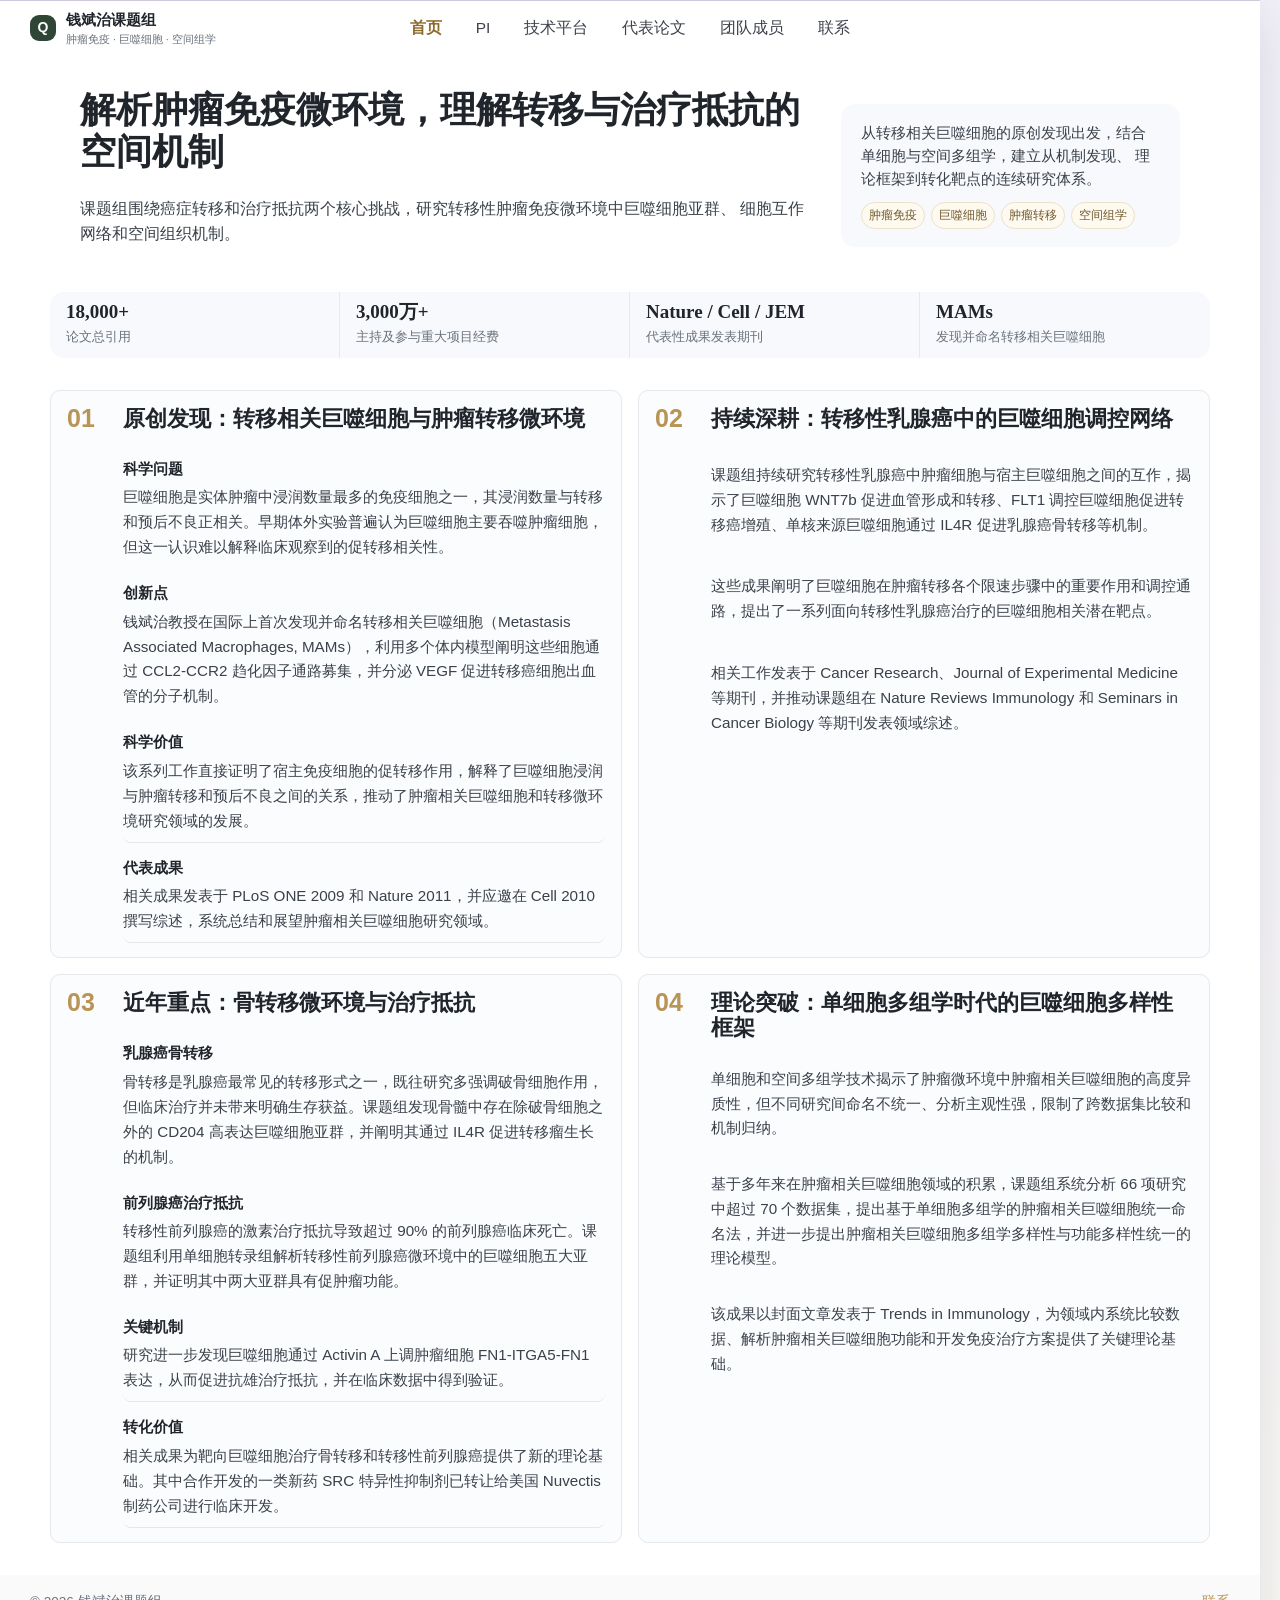
==== index.html @ 3c29b2fe "Publish Qian Lab website with optimized photos and Pages deployment" ====
<!doctype html>
<html lang="zh-CN">
  <head>
    <meta charset="utf-8">
    <meta name="viewport" content="width=device-width, initial-scale=1">
    <meta name="description" content="钱斌治教授课题组中文主页：肿瘤免疫、巨噬细胞、肿瘤微环境、空间组学与多组学整合研究。">
    <title>钱斌治课题组 | 肿瘤免疫与空间组学</title>
    <link rel="stylesheet" href="styles.css">
  </head>
  <body>
    <header class="site-header">
      <a class="brand" href="index.html" aria-label="回到首页">
        <span class="brand-mark">Q</span>
        <span>
          <strong>钱斌治课题组</strong>
          <small>肿瘤免疫 · 巨噬细胞 · 空间组学</small>
        </span>
      </a>
      <button class="nav-toggle" type="button" aria-expanded="false" aria-controls="site-nav">
        <span></span>
        <span></span>
        <span></span>
      </button>
      <nav id="site-nav" class="site-nav" aria-label="主导航">
        <a class="active" href="index.html">首页</a>
        <a href="pi.html">PI</a>
        <a href="platforms.html">技术平台</a>
        <a href="publications.html">代表论文</a>
        <a href="members.html">团队成员</a>
        <a href="contact.html">联系</a>
      </nav>
    </header>

    <main>
      <section class="home-hero">
        <div class="hero-statement">
          <p class="eyebrow">研究方向</p>
          <h1>解析肿瘤免疫微环境，理解转移与治疗抵抗的空间机制</h1>
          <p class="lead">
            课题组围绕癌症转移和治疗抵抗两个核心挑战，研究转移性肿瘤免疫微环境中巨噬细胞亚群、
            细胞互作网络和空间组织机制。
          </p>
        </div>
        <aside class="hero-brief">
          <p class="brief-label">钱斌治课题组</p>
          <p>
            从转移相关巨噬细胞的原创发现出发，结合单细胞与空间多组学，建立从机制发现、
            理论框架到转化靶点的连续研究体系。
          </p>
          <div class="brief-tags">
            <span>肿瘤免疫</span>
            <span>巨噬细胞</span>
            <span>肿瘤转移</span>
            <span>空间组学</span>
          </div>
        </aside>
      </section>

      <section class="metrics" aria-label="课题组亮点">
        <div>
          <strong>18,000+</strong>
          <span>论文总引用</span>
        </div>
        <div>
          <strong>3,000万+</strong>
          <span>主持及参与重大项目经费</span>
        </div>
        <div>
          <strong>Nature / Cell / JEM</strong>
          <span>代表性成果发表期刊</span>
        </div>
        <div>
          <strong>MAMs</strong>
          <span>发现并命名转移相关巨噬细胞</span>
        </div>
      </section>

      <section class="section">
        <div class="research-detail-list">
          <article>
            <span class="card-index">01</span>
            <h2>原创发现：转移相关巨噬细胞与肿瘤转移微环境</h2>
            <div class="detail-columns">
              <div>
                <h3>科学问题</h3>
                <p>巨噬细胞是实体肿瘤中浸润数量最多的免疫细胞之一，其浸润数量与转移和预后不良正相关。早期体外实验普遍认为巨噬细胞主要吞噬肿瘤细胞，但这一认识难以解释临床观察到的促转移相关性。</p>
              </div>
              <div>
                <h3>创新点</h3>
                <p>钱斌治教授在国际上首次发现并命名转移相关巨噬细胞（Metastasis Associated Macrophages, MAMs），利用多个体内模型阐明这些细胞通过 CCL2-CCR2 趋化因子通路募集，并分泌 VEGF 促进转移癌细胞出血管的分子机制。</p>
              </div>
              <div>
                <h3>科学价值</h3>
                <p>该系列工作直接证明了宿主免疫细胞的促转移作用，解释了巨噬细胞浸润与肿瘤转移和预后不良之间的关系，推动了肿瘤相关巨噬细胞和转移微环境研究领域的发展。</p>
              </div>
              <div>
                <h3>代表成果</h3>
                <p>相关成果发表于 PLoS ONE 2009 和 Nature 2011，并应邀在 Cell 2010 撰写综述，系统总结和展望肿瘤相关巨噬细胞研究领域。</p>
              </div>
            </div>
          </article>

          <article>
            <span class="card-index">02</span>
            <h2>持续深耕：转移性乳腺癌中的巨噬细胞调控网络</h2>
            <p>课题组持续研究转移性乳腺癌中肿瘤细胞与宿主巨噬细胞之间的互作，揭示了巨噬细胞 WNT7b 促进血管形成和转移、FLT1 调控巨噬细胞促进转移癌增殖、单核来源巨噬细胞通过 IL4R 促进乳腺癌骨转移等机制。</p>
            <p>这些成果阐明了巨噬细胞在肿瘤转移各个限速步骤中的重要作用和调控通路，提出了一系列面向转移性乳腺癌治疗的巨噬细胞相关潜在靶点。</p>
            <p>相关工作发表于 Cancer Research、Journal of Experimental Medicine 等期刊，并推动课题组在 Nature Reviews Immunology 和 Seminars in Cancer Biology 等期刊发表领域综述。</p>
          </article>

          <article>
            <span class="card-index">03</span>
            <h2>近年重点：骨转移微环境与治疗抵抗</h2>
            <div class="detail-columns">
              <div>
                <h3>乳腺癌骨转移</h3>
                <p>骨转移是乳腺癌最常见的转移形式之一，既往研究多强调破骨细胞作用，但临床治疗并未带来明确生存获益。课题组发现骨髓中存在除破骨细胞之外的 CD204 高表达巨噬细胞亚群，并阐明其通过 IL4R 促进转移瘤生长的机制。</p>
              </div>
              <div>
                <h3>前列腺癌治疗抵抗</h3>
                <p>转移性前列腺癌的激素治疗抵抗导致超过 90% 的前列腺癌临床死亡。课题组利用单细胞转录组解析转移性前列腺癌微环境中的巨噬细胞五大亚群，并证明其中两大亚群具有促肿瘤功能。</p>
              </div>
              <div>
                <h3>关键机制</h3>
                <p>研究进一步发现巨噬细胞通过 Activin A 上调肿瘤细胞 FN1-ITGA5-FN1 表达，从而促进抗雄治疗抵抗，并在临床数据中得到验证。</p>
              </div>
              <div>
                <h3>转化价值</h3>
                <p>相关成果为靶向巨噬细胞治疗骨转移和转移性前列腺癌提供了新的理论基础。其中合作开发的一类新药 SRC 特异性抑制剂已转让给美国 Nuvectis 制药公司进行临床开发。</p>
              </div>
            </div>
          </article>

          <article>
            <span class="card-index">04</span>
            <h2>理论突破：单细胞多组学时代的巨噬细胞多样性框架</h2>
            <p>单细胞和空间多组学技术揭示了肿瘤微环境中肿瘤相关巨噬细胞的高度异质性，但不同研究间命名不统一、分析主观性强，限制了跨数据集比较和机制归纳。</p>
            <p>基于多年来在肿瘤相关巨噬细胞领域的积累，课题组系统分析 66 项研究中超过 70 个数据集，提出基于单细胞多组学的肿瘤相关巨噬细胞统一命名法，并进一步提出肿瘤相关巨噬细胞多组学多样性与功能多样性统一的理论模型。</p>
            <p>该成果以封面文章发表于 Trends in Immunology，为领域内系统比较数据、解析肿瘤相关巨噬细胞功能和开发免疫治疗方案提供了关键理论基础。</p>
          </article>
        </div>
      </section>
    </main>

    <footer class="site-footer">
      <p>© <span id="year"></span> 钱斌治课题组</p>
      <a href="contact.html">联系</a>
    </footer>

    <script src="script.js"></script>
  </body>
</html>
---- styles.css ----
:root {
  --ink: #102033;
  --text: #2c4151;
  --muted: #657786;
  --line: #d9e4ec;
  --paper: #ffffff;
  --soft: #f2f8fc;
  --card: #ffffff;
  --brand: #155b79;
  --brand-dark: #0a3148;
  --accent: #2d8eb4;
  --white: #ffffff;
  --shadow: 0 18px 44px rgba(16, 49, 72, 0.07);
  --shadow-soft: 0 1px 0 rgba(16, 49, 72, 0.04);
  --radius: 16px;
  --page-max: 1260px;
  --page-pad: clamp(24px, 3vw, 48px);
}

* {
  box-sizing: border-box;
}

html {
  scroll-behavior: smooth;
}

body {
  margin: 0;
  font-family: -apple-system, BlinkMacSystemFont, "Segoe UI", "Microsoft YaHei", "PingFang SC", sans-serif;
  color: var(--text);
  background: var(--white);
  font-size: 16px;
  line-height: 1.66;
}

a {
  color: inherit;
  text-decoration: none;
}

img {
  display: block;
  max-width: 100%;
}

.site-header {
  position: sticky;
  top: 0;
  z-index: 20;
  display: flex;
  align-items: center;
  justify-content: space-between;
  min-height: 74px;
  padding: 13px var(--page-pad);
  border-bottom: 1px solid rgba(216, 230, 241, 0.88);
  background: rgba(255, 255, 255, 0.95);
  backdrop-filter: blur(18px);
}

.brand {
  display: inline-flex;
  align-items: center;
  gap: 12px;
  min-width: 0;
}

.brand-mark {
  display: grid;
  width: 38px;
  height: 38px;
  place-items: center;
  border-radius: 4px;
  color: var(--white);
  background: linear-gradient(135deg, var(--brand-dark), var(--brand));
  font-weight: 800;
  font-size: 21px;
}

.brand strong,
.brand small {
  display: block;
}

.brand strong {
  color: var(--ink);
  font-size: 17px;
}

.brand small {
  color: var(--muted);
  font-size: 12px;
  white-space: nowrap;
}

.site-nav {
  display: flex;
  align-items: center;
  gap: 28px;
  color: var(--ink);
  font-size: 14px;
}

.site-nav a {
  padding: 9px 0;
  border-bottom: 1px solid transparent;
}

.site-nav a:hover {
  color: var(--brand);
  border-color: var(--accent);
}

.site-nav a.active {
  color: var(--brand);
  border-color: var(--accent);
  font-weight: 700;
}

.language-switch {
  display: flex;
  align-items: center;
  gap: 7px;
  color: var(--muted);
  font-size: 13px;
}

.language-switch a {
  padding: 6px 0;
}

.language-switch a.active {
  color: var(--brand);
  font-weight: 800;
}

.nav-toggle {
  display: none;
  width: 42px;
  height: 42px;
  padding: 10px;
  border: 1px solid var(--line);
  border-radius: 4px;
  background: var(--white);
}

.nav-toggle span {
  display: block;
  height: 2px;
  margin: 5px 0;
  background: var(--brand-dark);
}

.section-band,
.section {
  padding: clamp(40px, 5vw, 68px) var(--page-pad);
}

.home-hero {
  display: grid;
  grid-template-columns: minmax(0, 1fr) minmax(300px, 420px);
  gap: clamp(42px, 6vw, 88px);
  align-items: end;
  max-width: var(--page-max);
  margin: 0 auto;
  padding: clamp(54px, 7vw, 94px) var(--page-pad) clamp(42px, 5vw, 66px);
  border-bottom: 1px solid var(--line);
  background: var(--white);
}

.hero-statement {
  max-width: 980px;
}

.hero-statement h1 {
  margin-bottom: 22px;
}

.hero-brief {
  padding: 0 0 4px 28px;
  border-left: 2px solid var(--brand-dark);
}

.hero-brief p {
  margin-bottom: 18px;
  color: #344b5d;
  font-size: 16px;
}

.brief-label {
  margin-bottom: 10px !important;
  color: var(--brand) !important;
  font-size: 13px !important;
  font-weight: 800;
  letter-spacing: 0.02em;
  text-transform: uppercase;
}

.brief-tags {
  display: flex;
  flex-wrap: wrap;
  gap: 8px;
}

.brief-tags span {
  padding: 6px 10px;
  border: 1px solid var(--line);
  border-radius: 999px;
  color: var(--brand-dark);
  background: #f7fafc;
  font-size: 13px;
}

.hero {
  display: grid;
  grid-template-columns: minmax(0, 1.2fr) minmax(280px, 0.78fr);
  gap: clamp(36px, 6vw, 88px);
  align-items: center;
  min-height: calc(100vh - 76px);
  background:
    linear-gradient(90deg, rgba(229, 243, 252, 0.98), rgba(247, 251, 255, 0.82)),
    radial-gradient(circle at 80% 20%, rgba(59, 166, 201, 0.14), transparent 34%);
}

.eyebrow {
  margin: 0 0 10px;
  color: var(--brand);
  font-size: 12px;
  font-weight: 800;
  letter-spacing: 0;
  text-transform: uppercase;
}

h1,
h2,
h3,
p {
  margin-top: 0;
}

h1 {
  max-width: 1080px;
  margin-bottom: 20px;
  color: var(--ink);
  font-size: clamp(46px, 5.6vw, 74px);
  line-height: 1.06;
  letter-spacing: 0;
}

h2 {
  margin-bottom: 0;
  color: var(--ink);
  font-size: clamp(31px, 4vw, 46px);
  line-height: 1.18;
  letter-spacing: 0;
}

h3 {
  color: var(--ink);
  line-height: 1.35;
  letter-spacing: 0;
  font-size: 19px;
}

.lead {
  max-width: 980px;
  color: #41586a;
  font-size: clamp(20px, 2vw, 23px);
}

.hero-actions {
  display: flex;
  flex-wrap: wrap;
  gap: 14px;
  margin-top: 34px;
}

.button {
  display: inline-flex;
  align-items: center;
  justify-content: center;
  min-height: 44px;
  padding: 10px 18px;
  border-radius: 4px;
  font-weight: 700;
  line-height: 1.2;
}

.button.primary {
  color: var(--white);
  background: var(--brand);
}

.button.primary:hover {
  background: var(--brand-dark);
}

.button.secondary {
  color: var(--brand-dark);
  border: 1px solid rgba(15, 93, 124, 0.16);
  background: rgba(255, 255, 255, 0.74);
}

.button.secondary:hover {
  border-color: var(--brand);
}

.hero-media {
  position: relative;
  max-width: 430px;
  justify-self: center;
}

.hero-media img {
  aspect-ratio: 1;
  width: 100%;
  border-radius: 4px;
  object-fit: cover;
  box-shadow: var(--shadow);
}

.profile-note {
  position: absolute;
  right: -20px;
  bottom: 22px;
  display: grid;
  gap: 2px;
  min-width: 180px;
  padding: 14px 16px;
  border: 1px solid rgba(255, 255, 255, 0.7);
  border-radius: 4px;
  background: rgba(255, 255, 255, 0.94);
  box-shadow: none;
}

.profile-note strong {
  color: var(--ink);
}

.profile-note span {
  color: var(--muted);
  font-size: 14px;
}

.metrics {
  display: grid;
  grid-template-columns: repeat(4, 1fr);
  border-top: 0;
  border-bottom: 0;
  background: var(--brand-dark);
  max-width: var(--page-max);
  margin: 0 auto;
  border-radius: 0 0 var(--radius) var(--radius);
  overflow: hidden;
}

.metrics div {
  min-height: 102px;
  padding: 20px clamp(18px, 3vw, 42px);
  border-right: 1px solid rgba(255, 255, 255, 0.16);
}

.metrics div:last-child {
  border-right: 0;
}

.metrics strong {
  display: block;
  color: var(--white);
  font-size: clamp(21px, 2.6vw, 31px);
  line-height: 1.18;
}

.metrics span {
  color: rgba(255, 255, 255, 0.68);
  font-size: 14px;
}

.section-heading {
  max-width: var(--page-max);
  margin: 0 auto 34px;
}

.section-muted {
  background: transparent;
}

.about-grid,
.platform-layout,
.contact-grid {
  display: grid;
  grid-template-columns: minmax(0, 1.4fr) minmax(280px, 0.8fr);
  gap: clamp(28px, 5vw, 70px);
  align-items: start;
}

.platform-overview {
  display: grid;
  grid-template-columns: minmax(260px, 0.7fr) minmax(0, 1.3fr);
  gap: clamp(24px, 4vw, 56px);
  align-items: start;
}

.platform-overview p {
  margin-bottom: 0;
  font-size: 16.5px;
}

.platform-doc-frame {
  padding: clamp(30px, 4vw, 52px);
}

.platform-doc-layout {
  display: grid;
  grid-template-columns: minmax(280px, 0.72fr) minmax(0, 1.28fr);
  gap: clamp(28px, 5vw, 68px);
  align-items: center;
}

.platform-doc-layout h2 {
  margin-bottom: 18px;
}

.platform-doc-layout p:not(.eyebrow) {
  margin-bottom: 0;
  color: #334c5f;
  font-size: 17px;
  line-height: 1.72;
}

.platform-doc-image {
  margin: 0;
}

.platform-doc-image img {
  width: 100%;
  border: 1px solid rgba(217, 228, 236, 0.92);
  border-radius: 18px;
  background: #fbf5f2;
  box-shadow: 0 18px 44px rgba(16, 49, 72, 0.08);
}

.platform-doc-image figcaption {
  margin-top: 10px;
  color: var(--muted);
  font-size: 13px;
  text-align: right;
}

.prose p,
.platform-copy p {
  max-width: 860px;
  font-size: 16.5px;
}

.info-panel {
  padding: 28px;
  border: 1px solid var(--line);
  border-radius: var(--radius);
  background: #fbfdff;
  box-shadow: none;
}

.tag-list {
  display: flex;
  flex-wrap: wrap;
  gap: 10px;
}

.tag-list span {
  padding: 6px 10px;
  border: 1px solid rgba(21, 91, 121, 0.18);
  border-radius: 999px;
  color: var(--brand-dark);
  background: #f4f9fc;
  font-size: 13px;
}

.research-grid {
  display: grid;
  grid-template-columns: repeat(3, 1fr);
  gap: 20px;
}

.research-card {
  min-height: 310px;
  padding: 28px;
  border: 1px solid var(--line);
  border-radius: var(--radius);
  background: #fbfdff;
  box-shadow: none;
}

.card-index {
  color: var(--accent);
  font-weight: 800;
  font-size: 13px;
  letter-spacing: 0.02em;
}

.research-card h3 {
  margin: 18px 0 14px;
  font-size: 21px;
}

.feature-list {
  display: grid;
  gap: 12px;
  padding: 0;
  margin: 26px 0 0;
  list-style: none;
}

.feature-list li {
  position: relative;
  padding-left: 24px;
}

.feature-list li::before {
  position: absolute;
  top: 0.72em;
  left: 0;
  width: 6px;
  height: 6px;
  border-radius: 50%;
  background: var(--accent);
  content: "";
}

.feature-image {
  margin: 0;
}

.feature-image img {
  width: 100%;
  aspect-ratio: 4 / 3;
  border-radius: 4px;
  object-fit: cover;
  box-shadow: var(--shadow);
}

.feature-image figcaption {
  margin-top: 12px;
  color: var(--muted);
  font-size: 14px;
}

.publication-list {
  display: grid;
  gap: 0;
  max-width: 1120px;
  margin: 0 auto;
  border-top: 1px solid var(--line);
}

.publication-list article {
  padding: 20px 0;
  border: 0;
  border-bottom: 1px solid var(--line);
  border-radius: 0;
  background: transparent;
  box-shadow: none;
}

.publication-list span {
  display: inline;
  margin-right: 10px;
  color: var(--brand);
  font-size: 15px;
  font-weight: 800;
}

.publication-list h3 {
  margin-bottom: 8px;
  font-size: 19px;
}

.publication-list p {
  display: inline;
  margin-bottom: 0;
  color: var(--muted);
  font-size: 15px;
}

.publication-list .publication-code {
  color: var(--brand);
  font-weight: 700;
  text-decoration: underline;
  text-underline-offset: 3px;
}

.team-placeholder {
  display: flex;
  align-items: center;
  justify-content: space-between;
  gap: 24px;
  padding: 30px;
  border: 1px dashed rgba(21, 91, 121, 0.28);
  border-radius: var(--radius);
  background: #fbfdff;
  box-shadow: none;
}

.team-placeholder p {
  max-width: 760px;
  margin-bottom: 0;
}

.contact-section {
  background:
    linear-gradient(135deg, #0b3a52, #0f5d7c);
}

.contact-section h2,
.contact-section h3,
.contact-section .eyebrow {
  color: var(--white);
}

.contact-grid {
  grid-template-columns: repeat(3, 1fr);
}

.contact-grid > div {
  min-height: 180px;
  padding: 24px;
  border: 1px solid rgba(255, 255, 255, 0.16);
  border-radius: var(--radius);
  color: rgba(255, 255, 255, 0.82);
  background: rgba(255, 255, 255, 0.08);
  box-shadow: 0 14px 34px rgba(5, 28, 42, 0.16);
}

.contact-grid a {
  color: var(--white);
  text-decoration: underline;
  text-underline-offset: 4px;
}

.muted {
  color: var(--muted);
}

.contact-section .muted {
  color: rgba(255, 255, 255, 0.62);
}

.page-hero {
  display: grid;
  grid-template-columns: minmax(0, 1fr) 260px;
  gap: clamp(28px, 5vw, 72px);
  align-items: center;
  padding: clamp(46px, 6vw, 72px) var(--page-pad);
  background: var(--white);
  border-bottom: 1px solid var(--line);
}

.page-hero > div {
  max-width: 1180px;
  margin: 0 auto;
}

.page-hero.compact {
  grid-template-columns: 1fr;
  min-height: 250px;
}

.page-portrait {
  width: 260px;
  aspect-ratio: 1;
  border-radius: 4px;
  object-fit: cover;
  box-shadow: var(--shadow);
}

.pi-profile {
  padding: clamp(36px, 5vw, 62px) var(--page-pad);
  background: var(--white);
  border-bottom: 1px solid var(--line);
}

.profile-frame {
  display: grid;
  grid-template-columns: 290px minmax(0, 1fr);
  gap: clamp(34px, 5vw, 70px);
  align-items: center;
  max-width: var(--page-max);
  margin: 0 auto;
  padding: clamp(30px, 4vw, 52px);
  border: 1px solid var(--line);
  border-radius: var(--radius);
  background: #fff;
  box-shadow: 0 18px 48px rgba(16, 49, 72, 0.06);
}

.pi-sidebar {
  position: sticky;
  top: 98px;
  padding: 0;
  border: 0;
  border-radius: 0;
  background: transparent;
  box-shadow: none;
}

.pi-sidebar img {
  width: 100%;
  aspect-ratio: 1;
  border-radius: 12px;
  object-fit: cover;
}

.pi-sidebar h1 {
  margin: 18px 0 4px;
  font-size: 34px;
  line-height: 1.12;
}

.pi-title {
  margin-bottom: 10px;
  color: var(--muted);
  font-weight: 700;
}

.pi-mail {
  display: inline-block;
  margin-bottom: 16px;
  color: var(--brand);
  font-size: 15px;
  text-decoration: underline;
  text-underline-offset: 4px;
}

.compact-tags {
  gap: 8px;
}

.compact-tags span {
  padding: 5px 9px;
  font-size: 13px;
}

.research-tags {
  margin-bottom: 20px;
}

.compact-prose {
  max-width: 1080px;
}

.compact-prose p {
  font-size: 16px;
  line-height: 1.72;
}

.pi-main {
  max-width: 1040px;
  padding-top: 8px;
}

.pi-main h2 {
  margin-bottom: 20px;
  font-size: clamp(34px, 4vw, 52px);
}

.pi-highlight-grid {
  display: grid;
  grid-template-columns: repeat(3, minmax(0, 1fr));
  gap: 12px;
  margin: 24px 0;
}

.pi-highlight-grid div {
  padding: 16px 18px;
  border: 1px solid var(--line);
  border-radius: 4px;
  background: var(--white);
}

.pi-highlight-grid strong {
  display: block;
  color: var(--brand-dark);
  font-size: clamp(20px, 2.2vw, 28px);
  line-height: 1.2;
}

.pi-highlight-grid span {
  color: var(--muted);
  font-size: 14px;
}

.content-grid {
  display: grid;
  grid-template-columns: minmax(0, 1.45fr) minmax(280px, 0.75fr);
  gap: clamp(28px, 5vw, 70px);
  align-items: start;
}

.text-card-grid {
  display: grid;
  grid-template-columns: repeat(3, minmax(0, 1fr));
  gap: 20px;
}

.text-card-grid article {
  padding: 24px 26px;
  border: 1px solid var(--line);
  border-radius: var(--radius);
  background: #fbfdff;
  box-shadow: none;
}

.content-frame {
  max-width: var(--page-max);
  margin: 0 auto;
  padding: clamp(24px, 4vw, 44px);
  border: 1px solid var(--line);
  border-radius: var(--radius);
  background: #fff;
  box-shadow: 0 18px 48px rgba(16, 49, 72, 0.05);
}

.contact-frame {
  border-color: transparent;
  background: linear-gradient(135deg, #0b3a52, #0f5d7c);
}

.contact-frame h3 {
  color: var(--white);
}

.contact-frame .muted {
  color: rgba(255, 255, 255, 0.62);
}

.content-frame.join-panel {
  border: 1px solid var(--line);
  border-radius: var(--radius);
  background: #fff;
  box-shadow: 0 18px 48px rgba(16, 49, 72, 0.05);
}

.text-card-grid p:last-child {
  margin-bottom: 0;
}

.equipment-grid {
  display: grid;
  grid-template-columns: repeat(4, minmax(0, 1fr));
  gap: 16px;
}

.equipment-grid article {
  display: flex;
  min-height: 300px;
  flex-direction: column;
  padding: 22px;
  border: 1px solid var(--line);
  border-radius: var(--radius);
  background: #fbfdff;
}

.equipment-grid span {
  color: rgba(21, 91, 121, 0.42);
  font-size: 28px;
  font-weight: 800;
  line-height: 1;
}

.equipment-grid h3 {
  margin: 18px 0 10px;
  font-size: 19px;
}

.equipment-grid p,
.equipment-grid li {
  font-size: 14.5px;
  line-height: 1.58;
}

.equipment-grid ul {
  display: grid;
  gap: 5px;
  margin: 0 0 16px;
  padding-left: 18px;
}

.equipment-grid a {
  margin-top: auto;
  color: var(--brand);
  font-size: 14px;
  font-weight: 700;
  text-decoration: underline;
  text-underline-offset: 4px;
}

.instrument-table {
  display: grid;
  border-top: 1px solid var(--line);
}

.instrument-row {
  display: grid;
  grid-template-columns: 58px minmax(220px, 0.38fr) minmax(0, 1fr);
  gap: clamp(16px, 3vw, 34px);
  align-items: baseline;
  padding: 22px 0;
  border-bottom: 1px solid var(--line);
}

.instrument-row span {
  color: rgba(21, 91, 121, 0.48);
  font-size: 18px;
  font-weight: 800;
}

.instrument-row strong {
  color: var(--ink);
  font-size: 18px;
  line-height: 1.35;
}

.instrument-row p {
  margin-bottom: 0;
  color: #3e5567;
  font-size: 15.5px;
  line-height: 1.64;
}

.platform-scope-list {
  display: grid;
  gap: 0;
  border-top: 1px solid var(--line);
}

.platform-scope-list article {
  display: grid;
  grid-template-columns: minmax(190px, 0.32fr) minmax(0, 1fr);
  gap: clamp(18px, 3vw, 36px);
  padding: 24px 0;
  border-bottom: 1px solid var(--line);
}

.platform-scope-list strong {
  color: var(--brand-dark);
  font-size: 18px;
}

.platform-scope-list p {
  margin-bottom: 0;
  color: #3e5567;
  font-size: 15.5px;
  line-height: 1.66;
}

.workflow-list {
  display: grid;
  gap: 0;
  border-top: 1px solid var(--line);
}

.workflow-list article {
  display: grid;
  grid-template-columns: 180px minmax(0, 1fr);
  gap: 24px;
  padding: 22px 0;
  border-bottom: 1px solid var(--line);
}

.workflow-list strong {
  color: var(--brand);
}

.workflow-list p {
  margin-bottom: 0;
  font-size: 16px;
}

.timeline {
  display: grid;
  gap: 0;
  border-top: 1px solid var(--line);
}

.timeline article {
  display: grid;
  grid-template-columns: 140px minmax(0, 1fr);
  gap: 18px;
  padding: 16px 0;
  border: 0;
  border-bottom: 1px solid var(--line);
  border-radius: 0;
  background: transparent;
  box-shadow: none;
}

.timeline strong {
  color: var(--brand);
}

.research-detail-list {
  display: grid;
  gap: 0;
  max-width: var(--page-max);
  margin: 0 auto;
  border-top: 1px solid var(--line);
}

.research-detail-list article,
.join-panel {
  padding: clamp(28px, 4vw, 44px) 0;
  border: 0;
  border-bottom: 1px solid var(--line);
  border-radius: 0;
  background: transparent;
  box-shadow: none;
}

.research-detail-list > article {
  display: grid;
  grid-template-columns: 104px minmax(0, 1fr);
  column-gap: clamp(24px, 4vw, 54px);
  align-items: start;
}

.research-detail-list.compact-list > article {
  grid-template-columns: 1fr;
}

.research-detail-list.compact-list h2,
.research-detail-list.compact-list p {
  grid-column: 1;
}

.research-detail-list.compact-list h2 {
  font-size: clamp(24px, 2.6vw, 34px);
}

.detail-columns {
  display: grid;
  grid-template-columns: repeat(2, minmax(0, 1fr));
  gap: 0;
  gap: 16px;
  grid-column: 2;
  margin-top: 22px;
  border: 0;
  background: transparent;
}

.detail-columns > div {
  padding: 20px 22px;
  border: 1px solid var(--line);
  border-radius: var(--radius);
  background: #fbfdff;
}

.detail-columns > div:nth-child(2n) {
  border-right: 1px solid var(--line);
}

.detail-columns > div:nth-last-child(-n + 2) {
  border-bottom: 1px solid var(--line);
}

.detail-columns p:last-child {
  margin-bottom: 0;
}

.detail-columns h3 {
  margin-bottom: 8px;
  font-size: 18px;
}

.detail-columns p {
  font-size: 15.5px;
  line-height: 1.62;
}

.research-detail-list h2 {
  grid-column: 2;
  margin: 6px 0 14px;
  font-size: clamp(28px, 3.2vw, 42px);
  line-height: 1.16;
}

.research-detail-list p {
  grid-column: 2;
  max-width: 1040px;
  font-size: 16.5px;
}

.research-detail-list .card-index {
  grid-row: 1 / span 12;
  padding-top: 2px;
  color: rgba(21, 91, 121, 0.34);
  font-size: clamp(44px, 5vw, 68px);
  font-weight: 800;
  line-height: 0.95;
  letter-spacing: 0;
}

.member-grid {
  display: grid;
  grid-template-columns: repeat(2, minmax(0, 1fr));
  gap: 20px;
}

.member-card {
  display: grid;
  grid-template-columns: 150px minmax(0, 1fr);
  gap: 20px;
  align-items: center;
  padding: 22px;
  border: 1px solid var(--line);
  border-radius: var(--radius);
  background: #fbfdff;
  box-shadow: none;
}

.member-card img {
  width: 150px;
  aspect-ratio: 4 / 5;
  border-radius: 12px;
  object-fit: cover;
  object-position: center top;
}

.member-card p {
  margin-bottom: 8px;
  color: var(--muted);
  font-size: 15px;
}

.member-card a {
  color: var(--brand);
  text-decoration: underline;
  text-underline-offset: 4px;
}

.placeholder-card {
  grid-template-columns: 1fr;
  border-style: dashed;
}

.site-footer {
  display: flex;
  align-items: center;
  justify-content: space-between;
  padding: 24px var(--page-pad);
  color: rgba(255, 255, 255, 0.68);
  background: #0a3148;
}

.site-footer p {
  margin: 0;
}

.site-footer a {
  color: rgba(255, 255, 255, 0.82);
}

@media (max-width: 980px) {
  .hero,
  .home-hero,
  .page-hero,
  .pi-profile,
  .profile-frame,
  .about-grid,
  .platform-layout,
  .platform-doc-layout,
  .content-grid,
  .contact-grid {
    grid-template-columns: 1fr;
  }

  .hero-brief {
    padding: 22px 0 0;
    border-left: 0;
    border-top: 2px solid var(--brand-dark);
  }

  .pi-sidebar {
    position: static;
    display: grid;
    grid-template-columns: 180px minmax(0, 1fr);
    gap: 18px;
    align-items: start;
  }

  .pi-sidebar img {
    grid-row: span 4;
  }

  .metrics,
  .research-grid,
  .member-grid,
  .text-card-grid,
  .detail-columns,
  .pi-highlight-grid {
    grid-template-columns: repeat(2, 1fr);
  }

  .equipment-grid {
    grid-template-columns: repeat(2, minmax(0, 1fr));
  }

  .site-nav {
    position: absolute;
    top: 76px;
    right: 20px;
    left: 20px;
    display: none;
    flex-direction: column;
    align-items: stretch;
    gap: 0;
    padding: 12px;
    border: 1px solid var(--line);
    border-radius: 4px;
    background: var(--white);
    box-shadow: 0 12px 30px rgba(16, 49, 72, 0.08);
  }

  .site-nav.is-open {
    display: flex;
  }

  .site-nav a {
    padding: 12px;
  }

  .nav-toggle {
    display: block;
  }
}

@media (max-width: 640px) {
  .brand small {
    display: none;
  }

  .hero {
    min-height: auto;
  }

  h1 {
    font-size: 38px;
  }

  .home-hero {
    padding-top: 42px;
  }

  .metrics,
  .research-grid,
  .member-grid,
  .text-card-grid,
  .equipment-grid,
  .detail-columns,
  .pi-highlight-grid {
    grid-template-columns: 1fr;
  }

  .platform-overview,
  .workflow-list article,
  .instrument-row,
  .platform-scope-list article {
    grid-template-columns: 1fr;
  }

  .timeline article,
  .member-card {
    grid-template-columns: 1fr;
  }

  .research-detail-list > article {
    grid-template-columns: 1fr;
  }

  .research-detail-list .card-index,
  .research-detail-list h2,
  .research-detail-list p,
  .detail-columns {
    grid-column: 1;
  }

  .research-detail-list .card-index {
    margin-bottom: 12px;
    font-size: 42px;
  }

  .pi-sidebar {
    grid-template-columns: 1fr;
  }

  .pi-sidebar img {
    grid-row: auto;
    max-width: 260px;
  }

  .metrics div {
    border-right: 0;
    border-bottom: 1px solid var(--line);
  }

  .metrics div:last-child {
    border-bottom: 0;
  }

  .profile-note {
    position: static;
    margin-top: 12px;
  }

  .team-placeholder {
    align-items: stretch;
    flex-direction: column;
  }

  .site-footer {
    align-items: flex-start;
    flex-direction: column;
    gap: 12px;
  }
}

/* Minimal academic layout overrides */
:root {
  --ink: #0f2233;
  --text: #23384a;
  --muted: #667789;
  --line: #d7e0e8;
  --soft: #f8fafc;
  --brand: #0b5875;
  --brand-dark: #08364d;
  --accent: #0b5875;
  --shadow: none;
  --shadow-soft: none;
  --radius: 10px;
  --page-max: 1120px;
  --page-pad: clamp(22px, 4vw, 42px);
}

body {
  background: #fff;
  font-size: 16px;
  line-height: 1.68;
}

.site-header {
  min-height: 62px;
  padding: 10px var(--page-pad);
  border-bottom: 1px solid var(--line);
  background: rgba(255, 255, 255, 0.98);
  backdrop-filter: none;
}

.brand-mark {
  width: 30px;
  height: 30px;
  border-radius: 4px;
  background: var(--brand-dark);
  font-size: 16px;
}

.brand strong {
  font-size: 16px;
}

.brand small {
  font-size: 11px;
}

.site-nav {
  gap: 24px;
  font-size: 14px;
}

.site-nav a {
  padding: 7px 0;
}

.section,
.section-band {
  padding: clamp(34px, 5vw, 56px) var(--page-pad);
}

.section-heading {
  margin-bottom: 22px;
}

.eyebrow,
.brief-label {
  margin-bottom: 8px !important;
  color: var(--brand) !important;
  font-size: 12px !important;
  font-weight: 700;
  text-transform: none;
}

h1 {
  margin-bottom: 16px;
  font-size: clamp(34px, 4.4vw, 52px);
  line-height: 1.16;
}

h2 {
  font-size: clamp(26px, 3.1vw, 38px);
  line-height: 1.22;
}

h3 {
  font-size: 18px;
}

.lead {
  max-width: 900px;
  color: var(--text);
  font-size: clamp(17px, 1.7vw, 20px);
  line-height: 1.72;
}

.home-hero {
  grid-template-columns: minmax(0, 1fr) minmax(280px, 360px);
  gap: clamp(28px, 5vw, 58px);
  align-items: start;
  padding: clamp(42px, 6vw, 72px) var(--page-pad) clamp(34px, 5vw, 54px);
  border-bottom: 1px solid var(--line);
}

.hero-brief {
  padding: 0 0 0 22px;
  border-left: 1px solid var(--line);
}

.hero-brief p {
  color: var(--text);
  font-size: 15.5px;
}

.brief-tags span,
.tag-list span {
  padding: 4px 8px;
  border-color: var(--line);
  border-radius: 999px;
  background: #fff;
  font-size: 12.5px;
}

.metrics {
  max-width: var(--page-max);
  border-top: 1px solid var(--line);
  border-bottom: 1px solid var(--line);
  border-radius: 0;
  background: #fff;
}

.metrics div {
  min-height: 84px;
  padding: 16px clamp(14px, 2.5vw, 28px);
  border-right: 1px solid var(--line);
}

.metrics strong {
  color: var(--ink);
  font-size: clamp(18px, 2.1vw, 25px);
}

.metrics span {
  color: var(--muted);
}

.page-hero {
  display: block;
  max-width: var(--page-max);
  min-height: auto;
  margin: 0 auto;
  padding: clamp(38px, 5vw, 60px) var(--page-pad) clamp(24px, 4vw, 38px);
  border-bottom: 1px solid var(--line);
}

.page-hero.compact {
  min-height: auto;
}

.content-frame,
.profile-frame,
.contact-frame,
.content-frame.join-panel,
.platform-doc-frame {
  border: 1px solid var(--line);
  border-radius: var(--radius);
  background: #fff;
  box-shadow: none;
}

.content-frame {
  padding: clamp(22px, 3.4vw, 36px);
}

.profile-frame {
  align-items: start;
  padding: clamp(24px, 3.8vw, 40px);
}

.pi-profile {
  padding: clamp(34px, 5vw, 56px) var(--page-pad);
}

.pi-sidebar img {
  border-radius: 8px;
}

.pi-sidebar h1 {
  font-size: 30px;
}

.pi-main h2 {
  font-size: clamp(30px, 3.6vw, 44px);
}

.prose p,
.platform-copy p,
.compact-prose p,
.research-detail-list p {
  font-size: 16px;
  line-height: 1.72;
}

.text-card-grid {
  gap: 0;
  border-top: 1px solid var(--line);
}

.text-card-grid article {
  padding: 20px 18px;
  border: 0;
  border-right: 1px solid var(--line);
  border-radius: 0;
  background: transparent;
}

.text-card-grid article:last-child {
  border-right: 0;
}

.research-detail-list {
  border-top: 1px solid var(--line);
}

.research-detail-list > article {
  grid-template-columns: 72px minmax(0, 1fr);
  column-gap: clamp(20px, 3vw, 38px);
}

.research-detail-list h2 {
  font-size: clamp(24px, 2.7vw, 34px);
}

.research-detail-list .card-index {
  color: rgba(11, 88, 117, 0.36);
  font-size: clamp(32px, 3.6vw, 48px);
}

.detail-columns {
  gap: 0;
  border-top: 1px solid var(--line);
}

.detail-columns > div {
  padding: 18px 20px;
  border: 0;
  border-right: 1px solid var(--line);
  border-bottom: 1px solid var(--line);
  border-radius: 0;
  background: transparent;
}

.detail-columns > div:nth-child(2n) {
  border-right: 0;
}

.publication-list h3 {
  font-size: 17.5px;
}

.publication-list p {
  font-size: 14.5px;
  line-height: 1.62;
}

.platform-doc-layout {
  gap: clamp(24px, 4vw, 48px);
}

.platform-doc-layout p:not(.eyebrow) {
  font-size: 16px;
}

.platform-doc-image img {
  border-radius: 8px;
  box-shadow: none;
}

.instrument-row {
  padding: 18px 0;
}

.platform-scope-list article,
.timeline article,
.workflow-list article {
  padding: 18px 0;
}

.member-grid {
  gap: 0;
  border-top: 1px solid var(--line);
}

.member-card {
  padding: 20px 0;
  border: 0;
  border-bottom: 1px solid var(--line);
  border-radius: 0;
  background: transparent;
}

.member-card img {
  border-radius: 8px;
}

.contact-frame {
  color: var(--text);
}

.contact-frame h3 {
  color: var(--ink);
}

.contact-grid > div {
  min-height: auto;
  padding: 0;
  border: 0;
  border-radius: 0;
  color: var(--text);
  background: transparent;
  box-shadow: none;
}

.contact-grid a,
.contact-frame a {
  color: var(--brand);
}

.site-footer {
  padding: 20px var(--page-pad);
  border-top: 1px solid var(--line);
  color: var(--muted);
  background: #fff;
}

.site-footer a {
  color: var(--brand);
}

@media (max-width: 980px) {
  .site-nav {
    top: 62px;
  }

  .home-hero {
    grid-template-columns: 1fr;
  }

  .hero-brief {
    padding: 20px 0 0;
    border-top: 1px solid var(--line);
    border-left: 0;
  }

  .text-card-grid article {
    border-right: 0;
    border-bottom: 1px solid var(--line);
  }
}

@media (max-width: 640px) {
  .research-detail-list > article {
    grid-template-columns: 1fr;
  }

  .metrics div {
    border-bottom-color: var(--line);
  }

  .detail-columns > div {
    border-right: 0;
  }
}

/* Compact typography and spacing */
:root {
  --page-max: 1080px;
  --page-pad: clamp(18px, 3vw, 34px);
}

body {
  font-size: 15.5px;
  line-height: 1.62;
}

.site-header {
  min-height: 58px;
  padding-top: 8px;
  padding-bottom: 8px;
}

.brand {
  gap: 10px;
}

.brand-mark {
  width: 28px;
  height: 28px;
  font-size: 15px;
}

.brand strong {
  font-size: 15px;
}

.brand small {
  font-size: 10.5px;
}

.site-nav {
  gap: 20px;
  font-size: 13.5px;
}

.section,
.section-band {
  padding: clamp(26px, 4vw, 42px) var(--page-pad);
}

.section-heading {
  margin-bottom: 16px;
}

.eyebrow,
.brief-label {
  margin-bottom: 6px !important;
  font-size: 11.5px !important;
}

h1 {
  margin-bottom: 12px;
  font-size: clamp(28px, 3.5vw, 42px);
  line-height: 1.18;
}

h2 {
  font-size: clamp(22px, 2.5vw, 30px);
  line-height: 1.25;
}

h3 {
  font-size: 16.5px;
}

.lead {
  font-size: clamp(15.5px, 1.45vw, 18px);
  line-height: 1.62;
}

.home-hero {
  grid-template-columns: minmax(0, 1fr) minmax(260px, 330px);
  gap: clamp(22px, 4vw, 44px);
  padding: clamp(30px, 5vw, 50px) var(--page-pad) clamp(26px, 4vw, 38px);
}

.hero-brief {
  padding-left: 18px;
}

.hero-brief p {
  margin-bottom: 12px;
  font-size: 14.5px;
  line-height: 1.58;
}

.brief-tags,
.tag-list {
  gap: 6px;
}

.brief-tags span,
.tag-list span {
  padding: 3px 7px;
  font-size: 12px;
}

.metrics div {
  min-height: 68px;
  padding: 12px clamp(12px, 2vw, 22px);
}

.metrics strong {
  font-size: clamp(16px, 1.8vw, 21px);
}

.metrics span {
  font-size: 13px;
}

.page-hero {
  padding: clamp(28px, 4vw, 44px) var(--page-pad) clamp(18px, 3vw, 28px);
}

.content-frame {
  padding: clamp(18px, 2.8vw, 28px);
}

.profile-frame {
  grid-template-columns: 250px minmax(0, 1fr);
  gap: clamp(24px, 4vw, 46px);
  padding: clamp(20px, 3vw, 30px);
}

.pi-profile {
  padding: clamp(26px, 4vw, 42px) var(--page-pad);
}

.pi-sidebar h1 {
  margin-top: 14px;
  font-size: 25px;
}

.pi-title,
.pi-mail {
  font-size: 14px;
}

.pi-main {
  padding-top: 2px;
}

.pi-main h2 {
  margin-bottom: 14px;
  font-size: clamp(25px, 3vw, 34px);
}

.prose p,
.platform-copy p,
.compact-prose p,
.research-detail-list p,
.platform-doc-layout p:not(.eyebrow) {
  font-size: 15px;
  line-height: 1.64;
}

.research-detail-list article,
.join-panel {
  padding: clamp(22px, 3vw, 32px) 0;
}

.research-detail-list > article {
  grid-template-columns: 56px minmax(0, 1fr);
  column-gap: clamp(16px, 2.6vw, 30px);
}

.research-detail-list h2 {
  margin: 2px 0 10px;
  font-size: clamp(20px, 2.15vw, 27px);
}

.research-detail-list .card-index {
  font-size: clamp(26px, 3vw, 38px);
}

.detail-columns {
  margin-top: 14px;
}

.detail-columns > div {
  padding: 14px 16px;
}

.detail-columns h3 {
  margin-bottom: 6px;
  font-size: 15.5px;
}

.detail-columns p {
  font-size: 14.5px;
  line-height: 1.58;
}

.text-card-grid article {
  padding: 16px 14px;
}

.timeline article,
.instrument-row,
.platform-scope-list article,
.workflow-list article,
.publication-list article {
  padding: 14px 0;
}

.timeline article {
  grid-template-columns: 118px minmax(0, 1fr);
}

.timeline strong,
.instrument-row span,
.publication-list span {
  font-size: 13.5px;
}

.publication-list h3 {
  margin-bottom: 6px;
  font-size: 16px;
}

.publication-list p,
.instrument-row p,
.platform-scope-list p {
  font-size: 14px;
  line-height: 1.58;
}

.platform-doc-frame {
  padding: clamp(18px, 2.8vw, 28px);
}

.platform-doc-layout {
  gap: clamp(20px, 3.5vw, 36px);
}

.platform-doc-layout h2 {
  margin-bottom: 12px;
}

.instrument-row {
  grid-template-columns: 44px minmax(190px, 0.34fr) minmax(0, 1fr);
}

.instrument-row strong,
.platform-scope-list strong {
  font-size: 15.5px;
}

.member-card {
  grid-template-columns: 120px minmax(0, 1fr);
  gap: 16px;
  padding: 16px 0;
}

.member-card img {
  width: 120px;
}

.member-card p {
  font-size: 14px;
}

.contact-grid {
  gap: clamp(18px, 3vw, 36px);
}

.site-footer {
  padding-top: 16px;
  padding-bottom: 16px;
  font-size: 13.5px;
}

@media (max-width: 980px) {
  .site-nav {
    top: 58px;
  }

  .profile-frame {
    grid-template-columns: 1fr;
  }

  .pi-sidebar {
    grid-template-columns: 150px minmax(0, 1fr);
  }

  .pi-sidebar img {
    width: 150px;
  }
}

@media (max-width: 640px) {
  h1 {
    font-size: 28px;
  }

  h2 {
    font-size: 22px;
  }

  .home-hero {
    padding-top: 28px;
  }

  .timeline article,
  .instrument-row,
  .platform-scope-list article,
  .member-card,
  .pi-sidebar {
    grid-template-columns: 1fr;
  }

  .pi-sidebar img,
  .member-card img {
    width: 150px;
  }
}

/* Open, low-frame page rhythm */
.content-frame,
.profile-frame,
.contact-frame,
.content-frame.join-panel,
.platform-doc-frame {
  padding-right: 0;
  padding-left: 0;
  border: 0;
  border-radius: 0;
  background: transparent;
}

.section + .section,
.section-muted + .section,
.section + .section-muted {
  border-top: 1px solid var(--line);
}

.pi-profile {
  border-bottom: 1px solid var(--line);
}

.profile-frame {
  padding-top: 0;
  padding-bottom: 0;
}

.pi-sidebar img,
.member-card img,
.platform-doc-image img {
  border: 1px solid var(--line);
}

.text-card-grid {
  border-top: 1px solid var(--line);
}

.text-card-grid article {
  padding-left: 0;
  padding-right: 22px;
}

.detail-columns {
  border-top: 1px solid var(--line);
}

.detail-columns > div {
  padding-left: 0;
  background: transparent;
}

.platform-doc-frame {
  max-width: var(--page-max);
  margin: 0 auto;
}

.contact-grid {
  padding-top: 0;
  border-top: 1px solid var(--line);
}

.contact-grid > div {
  padding-top: 14px;
}

.content-frame.join-panel {
  padding-top: 0;
}

@media (max-width: 980px) {
  .text-card-grid article {
    padding-right: 0;
  }
}

/* Higher-density academic layout */
:root {
  --page-max: 1180px;
  --page-pad: clamp(16px, 2.4vw, 28px);
}

body {
  font-size: 15px;
  line-height: 1.56;
}

.site-header {
  min-height: 54px;
  padding-top: 7px;
  padding-bottom: 7px;
}

.brand-mark {
  width: 26px;
  height: 26px;
  font-size: 14px;
}

.brand strong {
  font-size: 14.5px;
}

.site-nav {
  gap: 18px;
  font-size: 13px;
}

.home-hero {
  grid-template-columns: minmax(0, 1.5fr) minmax(260px, 0.7fr);
  gap: clamp(18px, 3vw, 36px);
  padding-top: clamp(24px, 4vw, 40px);
  padding-bottom: clamp(20px, 3vw, 30px);
}

h1 {
  max-width: 900px;
  font-size: clamp(25px, 3vw, 36px);
}

h2 {
  font-size: clamp(19px, 2vw, 25px);
}

h3 {
  font-size: 15.5px;
}

.lead {
  font-size: clamp(15px, 1.25vw, 17px);
  line-height: 1.58;
}

.hero-brief p,
.prose p,
.platform-copy p,
.compact-prose p,
.research-detail-list p,
.platform-doc-layout p:not(.eyebrow) {
  font-size: 14.5px;
  line-height: 1.56;
}

.metrics div {
  min-height: 56px;
  padding: 9px 16px;
}

.metrics strong {
  font-size: clamp(15px, 1.55vw, 19px);
}

.metrics span {
  font-size: 12.5px;
}

.section,
.section-band {
  display: grid;
  grid-template-columns: 170px minmax(0, 1fr);
  column-gap: clamp(20px, 3vw, 38px);
  max-width: calc(var(--page-max) + 2 * var(--page-pad));
  margin: 0 auto;
  padding-top: clamp(20px, 3vw, 32px);
  padding-bottom: clamp(20px, 3vw, 32px);
}

.section-heading {
  max-width: none;
  margin: 0;
}

.section-heading h2 {
  font-size: 20px;
}

.content-frame {
  max-width: none;
  margin: 0;
}

.section > .content-frame:only-child,
.section > .research-detail-list:only-child {
  grid-column: 1 / -1;
}

.page-hero {
  max-width: calc(var(--page-max) + 2 * var(--page-pad));
  padding-top: clamp(24px, 3.5vw, 36px);
  padding-bottom: 18px;
}

.pi-profile {
  padding-top: clamp(22px, 3vw, 34px);
  padding-bottom: clamp(22px, 3vw, 34px);
}

.profile-frame {
  grid-template-columns: 220px minmax(0, 1fr);
  gap: clamp(22px, 3vw, 38px);
}

.pi-sidebar h1 {
  font-size: 22px;
}

.pi-main h2 {
  font-size: clamp(22px, 2.3vw, 28px);
}

.research-detail-list {
  grid-template-columns: repeat(2, minmax(0, 1fr));
  gap: 0 clamp(24px, 3vw, 40px);
  border-top: 0;
}

.research-detail-list > article {
  grid-template-columns: 42px minmax(0, 1fr);
  column-gap: 14px;
  padding: 18px 0;
  border-top: 1px solid var(--line);
}

.research-detail-list h2 {
  font-size: clamp(18px, 1.7vw, 22px);
}

.research-detail-list .card-index {
  font-size: 25px;
}

.detail-columns {
  grid-template-columns: 1fr;
  margin-top: 10px;
}

.detail-columns > div {
  padding: 10px 0;
  border-right: 0;
}

.detail-columns h3 {
  font-size: 14.5px;
}

.detail-columns p,
.publication-list p,
.instrument-row p,
.platform-scope-list p {
  font-size: 13.8px;
  line-height: 1.52;
}

.timeline article,
.instrument-row,
.platform-scope-list article,
.workflow-list article,
.publication-list article {
  padding: 10px 0;
}

.timeline article {
  grid-template-columns: 96px minmax(0, 1fr);
  gap: 14px;
}

.text-card-grid article {
  padding-top: 12px;
  padding-bottom: 12px;
}

.publication-list h3 {
  font-size: 15px;
}

.instrument-row {
  grid-template-columns: 36px minmax(170px, 0.32fr) minmax(0, 1fr);
  gap: clamp(12px, 2vw, 24px);
}

.instrument-row strong,
.platform-scope-list strong {
  font-size: 14.5px;
}

.platform-scope-list article {
  grid-template-columns: minmax(160px, 0.3fr) minmax(0, 1fr);
}

.platform-doc-layout {
  grid-template-columns: minmax(240px, 0.7fr) minmax(0, 1.3fr);
}

.member-card {
  grid-template-columns: 96px minmax(0, 1fr);
  padding: 12px 0;
}

.member-card img {
  width: 96px;
}

.contact-grid {
  grid-template-columns: 1.2fr 0.8fr 1fr;
}

@media (max-width: 980px) {
  .site-nav {
    top: 54px;
  }

  .section,
  .section-band {
    display: block;
  }

  .section-heading {
    margin-bottom: 14px;
  }

  .research-detail-list {
    grid-template-columns: 1fr;
  }

  .profile-frame,
  .platform-doc-layout,
  .contact-grid {
    grid-template-columns: 1fr;
  }
}

/* Remove low-value eyebrow labels */
.eyebrow,
.brief-label {
  display: none !important;
}

.section-heading h2,
.platform-doc-layout h2,
.pi-main h2 {
  margin-top: 0;
}

.hero-statement h1,
.page-hero h1 {
  margin-top: 0;
}

/* Soft personal-site visual layer */
:root {
  --ink: #20242b;
  --text: #3a414a;
  --muted: #69727c;
  --line: #e4e7ec;
  --brand: #b89455;
  --brand-dark: #2b332c;
  --accent: #b89455;
  --soft: #f7f6fb;
  --page-max: 1160px;
  --page-pad: clamp(18px, 2.4vw, 30px);
  --radius: 14px;
}

html {
  background:
    linear-gradient(180deg, rgba(240, 238, 248, 0.95), rgba(248, 247, 244, 0.98));
}

body {
  max-width: 1260px;
  min-height: calc(100vh - 32px);
  margin: 16px auto;
  border: 1px solid rgba(184, 174, 204, 0.65);
  border-radius: 16px;
  color: var(--text);
  background: #fff;
  box-shadow: 0 16px 48px rgba(41, 45, 55, 0.12);
  overflow-x: hidden;
}

.site-header {
  position: sticky;
  top: 0;
  border-bottom: 0;
  border-radius: 16px 16px 0 0;
  background: rgba(255, 255, 255, 0.96);
}

.brand-mark {
  border-radius: 9px;
  background: #2f4637;
}

.brand strong,
h1,
h2,
h3,
.pi-sidebar h1 {
  color: var(--ink);
  font-family: Georgia, "Times New Roman", "Noto Serif CJK SC", "Songti SC", SimSun, serif;
  font-weight: 700;
}

.brand small {
  color: var(--muted);
}

.site-nav a {
  border-bottom: 0;
  border-radius: 9px;
  padding: 7px 10px;
  color: #3d424b;
}

.site-nav a:hover,
.site-nav a.active {
  color: var(--ink);
  border-color: transparent;
  background: #f7f3ea;
}

main {
  background: #fff;
}

.home-hero,
.page-hero,
.pi-profile {
  border-bottom: 0;
}

.home-hero {
  align-items: center;
  padding-top: 34px;
}

.hero-brief {
  border-left: 0;
  border-radius: var(--radius);
  padding: 18px 20px;
  background: #f8f9fc;
}

.brief-tags span,
.tag-list span {
  border-color: #ebe0c9;
  color: #6f582c;
  background: #fffaf0;
}

.metrics {
  border: 0;
  border-radius: var(--radius);
  background: #f8f9fc;
}

.metrics div {
  border-right-color: #e7e9ef;
}

.metrics strong {
  font-family: Georgia, "Times New Roman", serif;
}

.section,
.section-band {
  border-top: 0 !important;
}

.section + .section,
.section-muted + .section,
.section + .section-muted {
  border-top: 0;
}

.section-heading h2 {
  font-size: 22px;
}

.profile-frame {
  align-items: start;
}

.pi-sidebar {
  text-align: center;
}

.pi-sidebar img {
  width: 100%;
  border: 0;
  border-radius: 16px;
  box-shadow: 0 14px 28px rgba(32, 36, 43, 0.12);
}

.pi-sidebar h1 {
  font-size: 28px;
}

.pi-mail,
.member-card a,
.contact-grid a,
.contact-frame a {
  color: #8b6a2c;
}

.pi-main,
.compact-prose,
.platform-doc-layout > div {
  max-width: 760px;
}

.research-detail-list {
  gap: 16px;
}

.research-detail-list > article,
.publication-list article,
.member-card {
  border: 1px solid var(--line);
  border-radius: 10px;
  padding: 14px 16px;
  background: #fbfcfe;
}

.research-detail-list > article {
  border-top: 1px solid var(--line);
}

.research-detail-list .card-index {
  color: #b89455;
}

.detail-columns {
  border-top: 0;
  gap: 8px;
}

.detail-columns > div {
  border: 0;
  border-radius: 8px;
  padding: 8px 0;
  background: transparent;
}

.timeline,
.instrument-table,
.platform-scope-list,
.publication-list,
.member-grid,
.contact-grid,
.text-card-grid {
  border-top-color: #eef0f4;
}

.timeline article,
.instrument-row,
.platform-scope-list article {
  border-bottom-color: #eef0f4;
}

.publication-list {
  gap: 12px;
  border-top: 0;
}

.publication-list article {
  border-bottom: 1px solid var(--line);
}

.publication-list span,
.timeline strong,
.instrument-row span {
  color: #9a7a3a;
}

.platform-doc-image img {
  border-color: #dfe3ea;
  border-radius: 12px;
  box-shadow: 0 10px 24px rgba(32, 36, 43, 0.08);
}

.platform-doc-image figcaption {
  color: var(--muted);
}

.member-grid {
  gap: 12px;
  border-top: 0;
}

.member-card {
  border-bottom: 1px solid var(--line);
}

.member-card img {
  border: 0;
  border-radius: 12px;
}

.contact-grid {
  border-top: 0;
}

.content-frame.join-panel {
  border-radius: 10px;
  padding: 16px 18px;
  background: #fbfcfe;
}

.site-footer {
  border-top: 0;
  border-radius: 0 0 16px 16px;
  background: #fafafa;
}

@media (max-width: 1280px) {
  body {
    margin: 0;
    border-right: 0;
    border-left: 0;
    border-radius: 0;
  }

  .site-header,
  .site-footer {
    border-radius: 0;
  }
}

@media (max-width: 980px) {
  .hero-brief {
    border-top: 0;
  }

  .pi-sidebar {
    text-align: left;
  }
}

/* PI card and readability refinements */
h1,
h2,
h3,
.brand strong,
.pi-sidebar h1,
.publication-list h3,
.instrument-row strong,
.platform-scope-list strong {
  font-weight: 800;
}

body {
  font-size: 15.8px;
}

.prose p,
.platform-copy p,
.compact-prose p,
.research-detail-list p,
.platform-doc-layout p:not(.eyebrow),
.timeline span,
.instrument-row p,
.platform-scope-list p,
.publication-list p,
.member-card p,
.contact-grid p {
  font-size: 15.2px;
  line-height: 1.64;
}

.profile-frame {
  grid-template-columns: 245px minmax(0, 1fr);
  gap: clamp(28px, 4vw, 48px);
}

.pi-sidebar {
  padding: 18px;
  border: 1px solid #e6e8ee;
  border-radius: 16px;
  background: #fbfcfe;
  box-shadow: 0 14px 28px rgba(32, 36, 43, 0.08);
}

.pi-sidebar img {
  box-shadow: none;
}

.pi-sidebar h1 {
  margin-top: 16px;
  font-size: 29px;
}

.pi-title {
  margin-bottom: 9px;
}

.pi-mail {
  margin-bottom: 14px;
}

.pi-main,
.compact-prose,
.platform-doc-layout > div {
  max-width: none;
}

.pi-main {
  align-self: center;
  padding-top: 0;
}

.pi-main h2 {
  margin-bottom: 16px;
  font-size: clamp(25px, 2.7vw, 34px);
}

/* Stack the platform introduction above its equipment image. */
.platform-doc-layout {
  grid-template-columns: 1fr;
  gap: 24px;
}

.platform-doc-layout > div {
  max-width: 860px;
}

.platform-doc-image {
  width: min(100%, 1040px);
  margin-right: auto;
  margin-left: auto;
}

.pi-main p {
  max-width: none;
}

.section-heading h2 {
  font-weight: 800;
}

@media (max-width: 980px) {
  .profile-frame {
    grid-template-columns: 1fr;
  }

  .pi-sidebar {
    max-width: 320px;
  }
}

/* Contact and navigation refinements */
@media (min-width: 981px) {
  .site-header {
    position: sticky;
  }

  .site-nav {
    position: absolute;
    left: 50%;
    transform: translateX(-50%);
  }

  .brand {
    position: relative;
    z-index: 1;
  }
}

.contact-grid {
  grid-template-columns: minmax(0, 0.65fr) minmax(0, 1.35fr);
}

.text-card-grid article {
  padding: 22px 24px;
}

.pi-mail {
  margin-bottom: 0;
}

@media (max-width: 720px) {
  .contact-grid {
    grid-template-columns: 1fr;
  }
}

/* Typography and navigation polish */
h1,
h2,
h3,
.pi-sidebar h1,
.section-heading h2,
.page-hero h1,
.hero-statement h1 {
  font-family: Georgia, "Times New Roman", "Noto Serif SC", "Source Han Serif SC", "Source Han Serif CN", "STZhongsong", "Microsoft YaHei", serif;
}

.site-nav {
  gap: 34px;
  padding: 0;
  border: 0;
  border-radius: 0;
  background: transparent;
  box-shadow: none;
  font-size: 15.5px;
}

.site-nav a {
  padding: 9px 0;
  border-bottom: 0;
  border-radius: 0;
}

.site-nav a:hover,
.site-nav a.active {
  color: #8b6a2c;
  background: transparent;
}

@media (max-width: 980px) {
  .site-nav {
    padding: 10px;
    border: 1px solid #ece6d8;
    border-radius: 12px;
    background: #ffffff;
    font-size: 15px;
  }
}
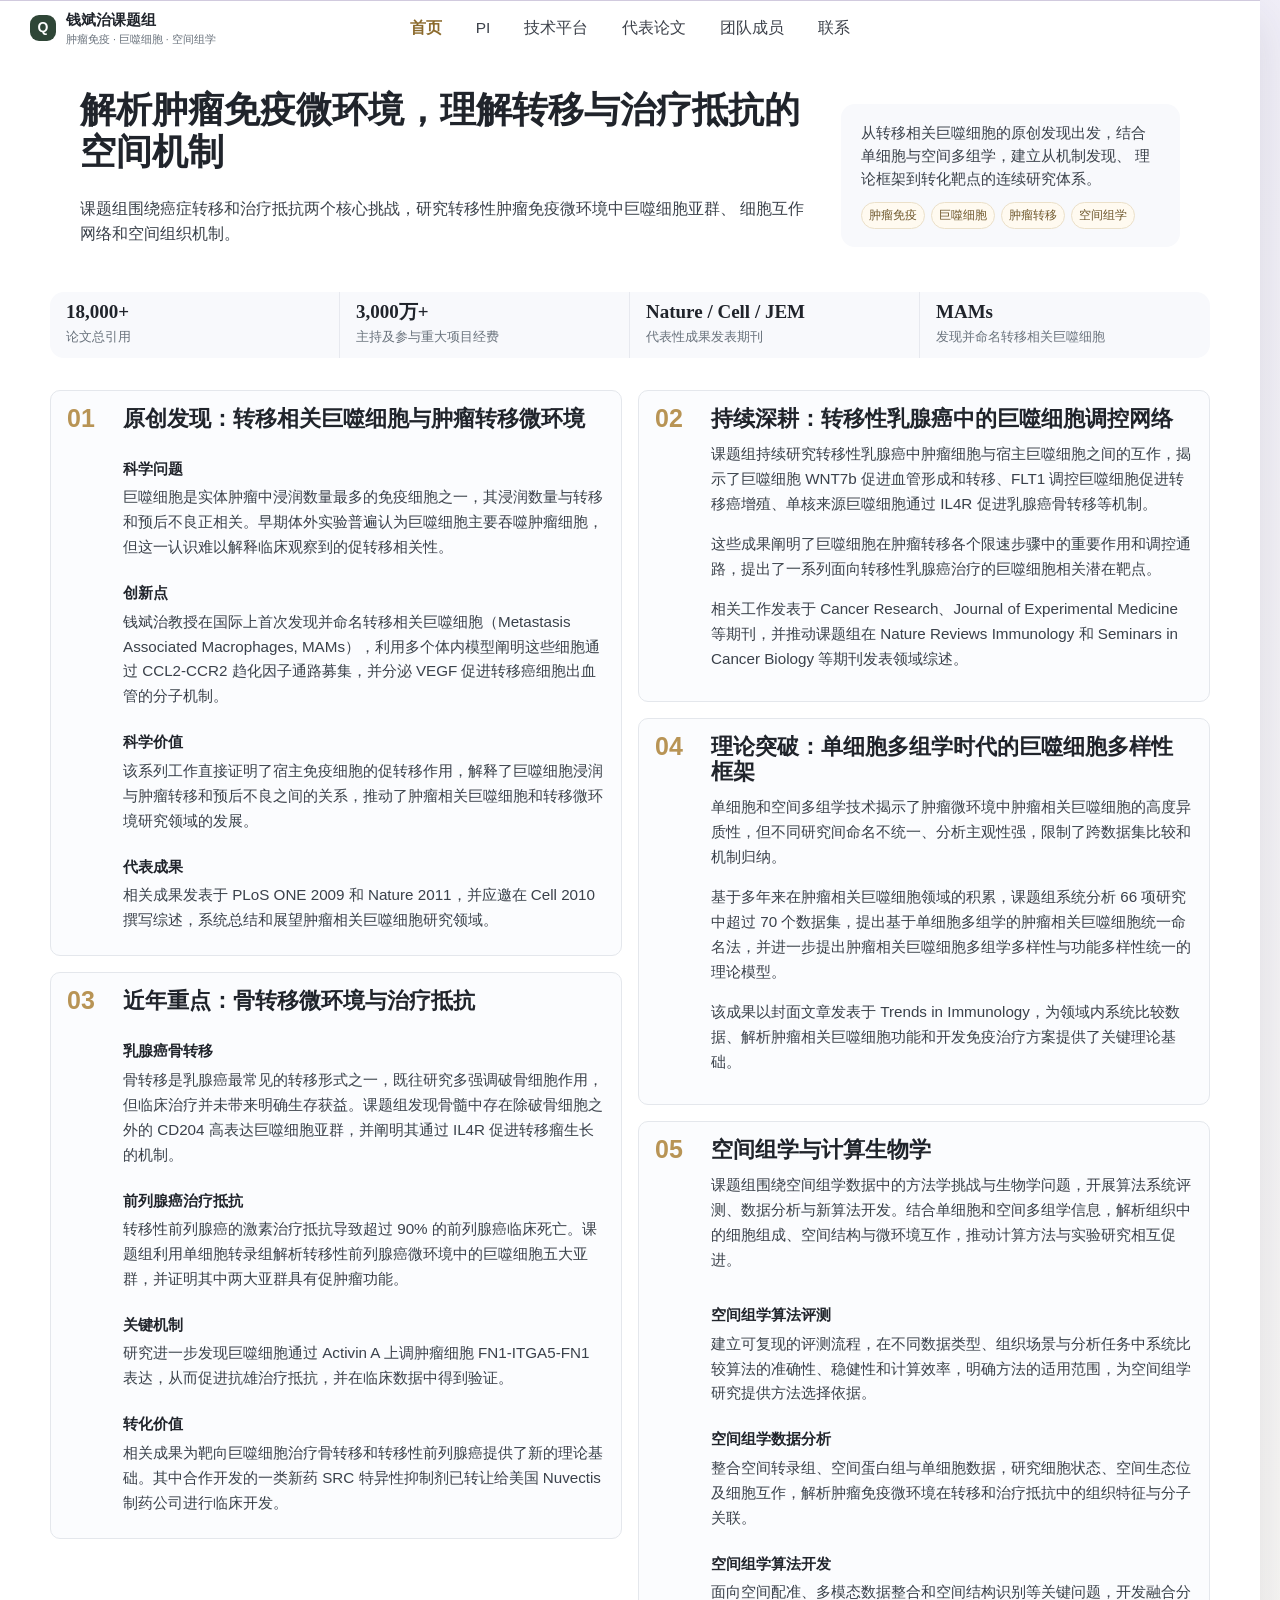
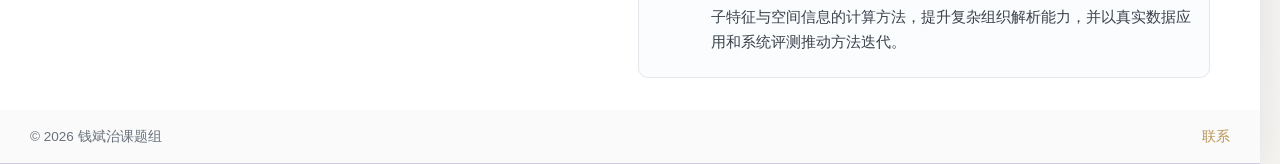
==== commit ab9d4736: "Update research cards, circular member portraits and instrument gallery" ====
--- a/index.html
+++ b/index.html
@@ -77,7 +77,8 @@
 
       <section class="section">
         <div class="research-detail-list">
-          <article>
+          <div class="research-column">
+          <article style="--research-order: 1">
             <span class="card-index">01</span>
             <h2>原创发现：转移相关巨噬细胞与肿瘤转移微环境</h2>
             <div class="detail-columns">
@@ -100,15 +101,7 @@
             </div>
           </article>
 
-          <article>
-            <span class="card-index">02</span>
-            <h2>持续深耕：转移性乳腺癌中的巨噬细胞调控网络</h2>
-            <p>课题组持续研究转移性乳腺癌中肿瘤细胞与宿主巨噬细胞之间的互作，揭示了巨噬细胞 WNT7b 促进血管形成和转移、FLT1 调控巨噬细胞促进转移癌增殖、单核来源巨噬细胞通过 IL4R 促进乳腺癌骨转移等机制。</p>
-            <p>这些成果阐明了巨噬细胞在肿瘤转移各个限速步骤中的重要作用和调控通路，提出了一系列面向转移性乳腺癌治疗的巨噬细胞相关潜在靶点。</p>
-            <p>相关工作发表于 Cancer Research、Journal of Experimental Medicine 等期刊，并推动课题组在 Nature Reviews Immunology 和 Seminars in Cancer Biology 等期刊发表领域综述。</p>
-          </article>
-
-          <article>
+          <article style="--research-order: 3">
             <span class="card-index">03</span>
             <h2>近年重点：骨转移微环境与治疗抵抗</h2>
             <div class="detail-columns">
@@ -131,13 +124,42 @@
             </div>
           </article>
 
-          <article>
+          </div>
+          <div class="research-column">
+          <article style="--research-order: 2">
+            <span class="card-index">02</span>
+            <h2>持续深耕：转移性乳腺癌中的巨噬细胞调控网络</h2>
+            <p>课题组持续研究转移性乳腺癌中肿瘤细胞与宿主巨噬细胞之间的互作，揭示了巨噬细胞 WNT7b 促进血管形成和转移、FLT1 调控巨噬细胞促进转移癌增殖、单核来源巨噬细胞通过 IL4R 促进乳腺癌骨转移等机制。</p>
+            <p>这些成果阐明了巨噬细胞在肿瘤转移各个限速步骤中的重要作用和调控通路，提出了一系列面向转移性乳腺癌治疗的巨噬细胞相关潜在靶点。</p>
+            <p>相关工作发表于 Cancer Research、Journal of Experimental Medicine 等期刊，并推动课题组在 Nature Reviews Immunology 和 Seminars in Cancer Biology 等期刊发表领域综述。</p>
+          </article>
+          <article style="--research-order: 4">
             <span class="card-index">04</span>
             <h2>理论突破：单细胞多组学时代的巨噬细胞多样性框架</h2>
             <p>单细胞和空间多组学技术揭示了肿瘤微环境中肿瘤相关巨噬细胞的高度异质性，但不同研究间命名不统一、分析主观性强，限制了跨数据集比较和机制归纳。</p>
             <p>基于多年来在肿瘤相关巨噬细胞领域的积累，课题组系统分析 66 项研究中超过 70 个数据集，提出基于单细胞多组学的肿瘤相关巨噬细胞统一命名法，并进一步提出肿瘤相关巨噬细胞多组学多样性与功能多样性统一的理论模型。</p>
             <p>该成果以封面文章发表于 Trends in Immunology，为领域内系统比较数据、解析肿瘤相关巨噬细胞功能和开发免疫治疗方案提供了关键理论基础。</p>
           </article>
+          <article class="bioinformatics-section" aria-labelledby="bioinformatics-title" style="--research-order: 5">
+            <span class="card-index">05</span>
+            <h2 id="bioinformatics-title">空间组学与计算生物学</h2>
+            <p>课题组围绕空间组学数据中的方法学挑战与生物学问题，开展算法系统评测、数据分析与新算法开发。结合单细胞和空间多组学信息，解析组织中的细胞组成、空间结构与微环境互作，推动计算方法与实验研究相互促进。</p>
+            <div class="detail-columns">
+              <div>
+              <h3>空间组学算法评测</h3>
+              <p>建立可复现的评测流程，在不同数据类型、组织场景与分析任务中系统比较算法的准确性、稳健性和计算效率，明确方法的适用范围，为空间组学研究提供方法选择依据。</p>
+              </div>
+              <div>
+              <h3>空间组学数据分析</h3>
+              <p>整合空间转录组、空间蛋白组与单细胞数据，研究细胞状态、空间生态位及细胞互作，解析肿瘤免疫微环境在转移和治疗抵抗中的组织特征与分子关联。</p>
+              </div>
+              <div>
+              <h3>空间组学算法开发</h3>
+              <p>面向空间配准、多模态数据整合和空间结构识别等关键问题，开发融合分子特征与空间信息的计算方法，提升复杂组织解析能力，并以真实数据应用和系统评测推动方法迭代。</p>
+              </div>
+            </div>
+          </article>
+          </div>
         </div>
       </section>
     </main>
--- a/styles.css
+++ b/styles.css
@@ -1059,7 +1059,7 @@
 }
 
 .detail-columns > div:nth-last-child(-n + 2) {
-  border-bottom: 1px solid var(--line);
+  border-bottom: 0;
 }
 
 .detail-columns p:last-child {
@@ -2735,7 +2735,7 @@
   font-size: clamp(25px, 2.7vw, 34px);
 }
 
-/* Stack the platform introduction above its equipment image. */
+/* Stack the platform introduction above its equipment images. */
 .platform-doc-layout {
   grid-template-columns: 1fr;
   gap: 24px;
@@ -2749,6 +2749,161 @@
   width: min(100%, 1040px);
   margin-right: auto;
   margin-left: auto;
+}
+
+/* Independent content-height research columns. */
+.research-detail-list {
+  grid-template-columns: repeat(2, minmax(0, 1fr));
+  align-items: start;
+}
+
+.research-column {
+  display: flex;
+  flex-direction: column;
+  gap: 16px;
+  min-width: 0;
+}
+
+.research-column > article {
+  display: grid;
+  grid-template-columns: 42px minmax(0, 1fr);
+  column-gap: 14px;
+  align-items: start;
+  height: auto;
+  min-height: 0;
+  padding: 14px 16px;
+  border: 1px solid var(--line);
+  border-radius: 10px;
+  background: #fbfcfe;
+}
+
+@media (max-width: 980px) {
+  .research-detail-list {
+    display: flex;
+    flex-direction: column;
+    align-items: stretch;
+  }
+
+  .research-column {
+    display: contents;
+  }
+
+  .research-column > article {
+    order: var(--research-order);
+    grid-template-columns: 1fr;
+  }
+
+  .research-column > article > .card-index,
+  .research-column > article > h2,
+  .research-column > article > p,
+  .research-column > article > .detail-columns {
+    grid-column: 1;
+    grid-row: auto;
+  }
+}
+
+/* Instrument photos and portrait-first member cards. */
+.instrument-gallery {
+  display: grid;
+  grid-template-columns: repeat(2, minmax(0, 1fr));
+  gap: 32px 28px;
+  width: min(100%, 1120px);
+  margin-inline: auto;
+}
+
+.instrument-gallery figure {
+  min-width: 0;
+  margin: 0;
+}
+
+.instrument-gallery a {
+  display: block;
+  border-radius: 10px;
+  overflow: hidden;
+  background: #f5f5f3;
+}
+
+.instrument-gallery img {
+  display: block;
+  width: 100%;
+  height: auto;
+  aspect-ratio: 3 / 2;
+  object-fit: contain;
+}
+
+.instrument-gallery figcaption {
+  margin-top: 12px;
+  text-align: center;
+  color: var(--ink);
+  font-size: 17px;
+  font-weight: 600;
+}
+
+.platform-doc-layout .instrument-source {
+  max-width: none;
+  color: var(--muted);
+  font-size: 14px;
+}
+
+.member-grid {
+  grid-template-columns: repeat(4, minmax(0, 1fr));
+  gap: 40px 28px;
+  align-items: start;
+}
+
+.member-grid .member-card {
+  display: flex;
+  flex-direction: column;
+  align-items: stretch;
+  gap: 24px;
+  min-width: 0;
+  padding: 0 0 28px;
+  border: 0;
+  border-radius: 0;
+  background: transparent;
+  box-shadow: none;
+}
+
+.member-grid .member-card img {
+  display: block;
+  width: min(100%, 180px);
+  height: auto;
+  aspect-ratio: 1;
+  object-fit: cover;
+  object-position: center 25%;
+  border-radius: 50%;
+  background: #f5f4f1;
+}
+
+.member-grid .member-card h3 {
+  margin: 0 0 10px;
+  font-size: 22px;
+}
+
+.member-grid .member-card p {
+  font-size: 16px;
+  line-height: 1.85;
+  white-space: pre-line;
+}
+
+.member-grid .member-card a {
+  overflow-wrap: anywhere;
+}
+
+@media (max-width: 980px) {
+  .member-grid {
+    grid-template-columns: repeat(2, minmax(0, 1fr));
+    gap: 36px 24px;
+  }
+
+}
+
+@media (max-width: 600px) {
+  .instrument-gallery,
+  .member-grid {
+    grid-template-columns: 1fr;
+  }
+
 }
 
 .pi-main p {
